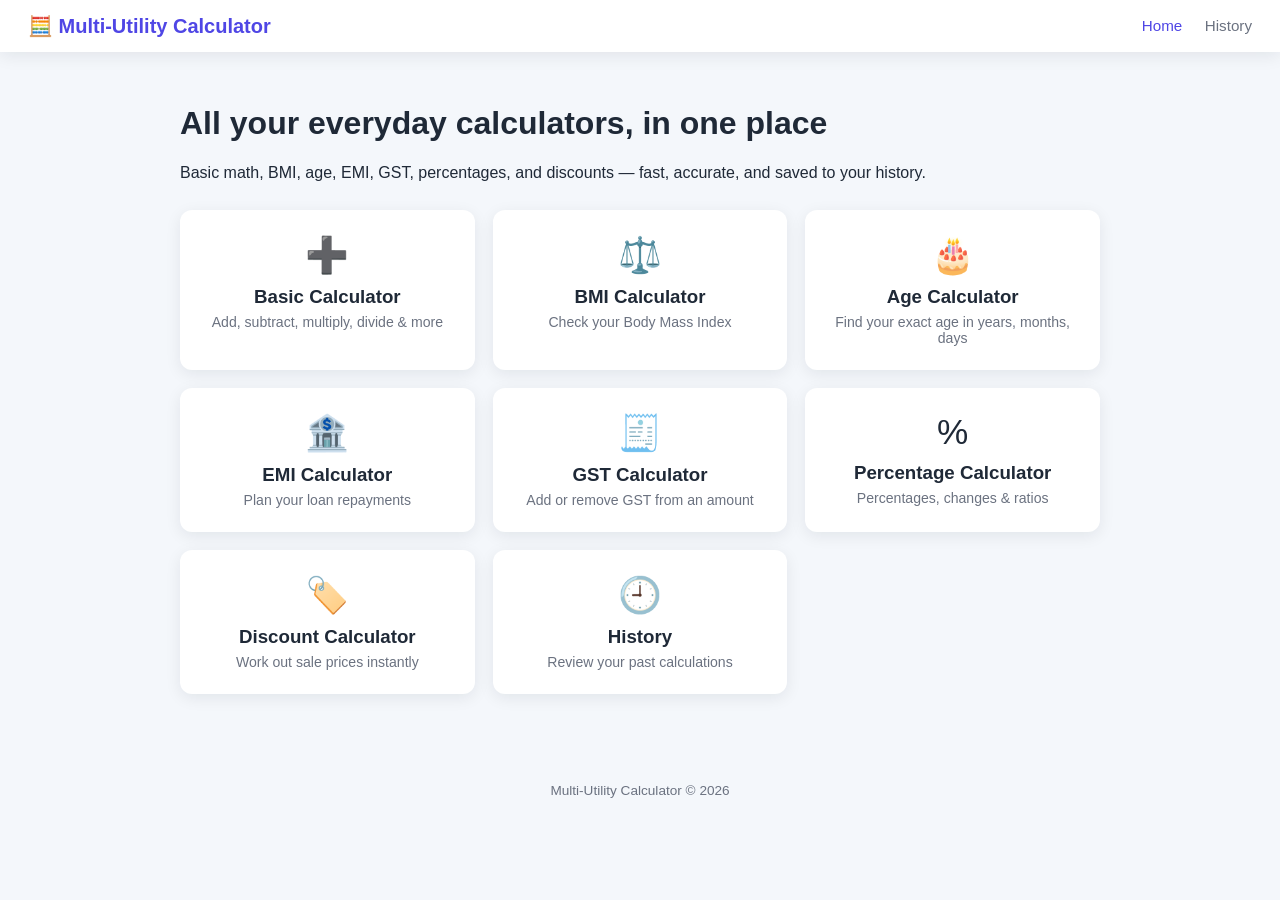
==== frontend/index.html @ 958bb6d9 "Initial commit" ====
<!DOCTYPE html>
<html lang="en">
<head>
    <meta charset="UTF-8">
    <meta name="viewport" content="width=device-width, initial-scale=1.0">
    <title>Multi-Utility Calculator</title>
    <link rel="stylesheet" href="css/style.css">
    <link rel="stylesheet" href="css/dashboard.css">
</head>
<body>
    <div class="navbar">
        <div class="brand">🧮 Multi-Utility Calculator</div>
        <nav>
            <a href="index.html" class="active">Home</a>
            <a href="pages/history.html">History</a>
        </nav>
    </div>

    <div class="container">
        <div class="hero">
            <h1>All your everyday calculators, in one place</h1>
            <p>Basic math, BMI, age, EMI, GST, percentages, and discounts — fast, accurate, and saved to your history.</p>
        </div>

        <div class="grid" style="margin-top: 28px;">
            <a class="tool-card" href="pages/basic.html">
                <div class="icon">➕</div>
                <h3>Basic Calculator</h3>
                <p>Add, subtract, multiply, divide & more</p>
            </a>
            <a class="tool-card" href="pages/bmi.html">
                <div class="icon">⚖️</div>
                <h3>BMI Calculator</h3>
                <p>Check your Body Mass Index</p>
            </a>
            <a class="tool-card" href="pages/age.html">
                <div class="icon">🎂</div>
                <h3>Age Calculator</h3>
                <p>Find your exact age in years, months, days</p>
            </a>
            <a class="tool-card" href="pages/emi.html">
                <div class="icon">🏦</div>
                <h3>EMI Calculator</h3>
                <p>Plan your loan repayments</p>
            </a>
            <a class="tool-card" href="pages/gst.html">
                <div class="icon">🧾</div>
                <h3>GST Calculator</h3>
                <p>Add or remove GST from an amount</p>
            </a>
            <a class="tool-card" href="pages/percentage.html">
                <div class="icon">%</div>
                <h3>Percentage Calculator</h3>
                <p>Percentages, changes & ratios</p>
            </a>
            <a class="tool-card" href="pages/discount.html">
                <div class="icon">🏷️</div>
                <h3>Discount Calculator</h3>
                <p>Work out sale prices instantly</p>
            </a>
            <a class="tool-card" href="pages/history.html">
                <div class="icon">🕘</div>
                <h3>History</h3>
                <p>Review your past calculations</p>
            </a>
        </div>
    </div>

    <footer>Multi-Utility Calculator &copy; 2026</footer>
</body>
</html>
---- frontend/css/style.css ----
:root {
    --primary: #4f46e5;
    --primary-dark: #4338ca;
    --secondary: #06b6d4;
    --bg: #f5f6fb;
    --surface: #ffffff;
    --text: #1f2937;
    --text-muted: #6b7280;
    --border: #e5e7eb;
    --success: #16a34a;
    --error: #dc2626;
    --radius: 12px;
    --shadow: 0 4px 16px rgba(17, 24, 39, 0.08);
}

* {
    box-sizing: border-box;
}

body {
    margin: 0;
    font-family: 'Segoe UI', Roboto, Helvetica, Arial, sans-serif;
    background: var(--bg);
    color: var(--text);
    min-height: 100vh;
}

a {
    color: inherit;
    text-decoration: none;
}

.navbar {
    display: flex;
    align-items: center;
    justify-content: space-between;
    background: var(--surface);
    padding: 14px 28px;
    box-shadow: var(--shadow);
    position: sticky;
    top: 0;
    z-index: 10;
}

.navbar .brand {
    display: flex;
    align-items: center;
    gap: 10px;
    font-weight: 700;
    font-size: 1.25rem;
    color: var(--primary);
}

.navbar .brand img {
    width: 32px;
    height: 32px;
}

.navbar nav a {
    margin-left: 18px;
    color: var(--text-muted);
    font-weight: 500;
    font-size: 0.95rem;
    transition: color 0.2s;
}

.navbar nav a:hover,
.navbar nav a.active {
    color: var(--primary);
}

.container {
    max-width: 960px;
    margin: 0 auto;
    padding: 32px 20px 64px;
}

.card {
    background: var(--surface);
    border-radius: var(--radius);
    box-shadow: var(--shadow);
    padding: 28px;
    margin-bottom: 24px;
}

.card h1, .card h2 {
    margin-top: 0;
}

.form-group {
    margin-bottom: 18px;
}

label {
    display: block;
    font-weight: 600;
    font-size: 0.9rem;
    margin-bottom: 6px;
    color: var(--text);
}

input, select {
    width: 100%;
    padding: 11px 14px;
    border: 1px solid var(--border);
    border-radius: 8px;
    font-size: 1rem;
    background: #fafafa;
    transition: border-color 0.2s, box-shadow 0.2s;
}

input:focus, select:focus {
    outline: none;
    border-color: var(--primary);
    box-shadow: 0 0 0 3px rgba(79, 70, 229, 0.15);
    background: #fff;
}

button, .btn {
    display: inline-block;
    background: var(--primary);
    color: #fff;
    border: none;
    padding: 12px 22px;
    border-radius: 8px;
    font-size: 1rem;
    font-weight: 600;
    cursor: pointer;
    transition: background 0.2s, transform 0.1s;
}

button:hover, .btn:hover {
    background: var(--primary-dark);
}

button:active {
    transform: scale(0.98);
}

button.secondary {
    background: transparent;
    color: var(--primary);
    border: 1.5px solid var(--primary);
}

button.secondary:hover {
    background: rgba(79, 70, 229, 0.08);
}

.btn-row {
    display: flex;
    gap: 12px;
    flex-wrap: wrap;
}

.result-box {
    margin-top: 20px;
    padding: 18px 20px;
    border-radius: var(--radius);
    background: #eef2ff;
    border: 1px solid #c7d2fe;
    display: none;
}

.result-box.show {
    display: block;
}

.result-box .result-row {
    display: flex;
    justify-content: space-between;
    padding: 6px 0;
    font-size: 1rem;
}

.result-box .result-row .label {
    color: var(--text-muted);
}

.result-box .result-row .value {
    font-weight: 700;
    color: var(--primary-dark);
}

.error-box {
    margin-top: 16px;
    padding: 12px 16px;
    border-radius: 8px;
    background: #fef2f2;
    border: 1px solid #fecaca;
    color: var(--error);
    display: none;
    font-size: 0.92rem;
}

.error-box.show {
    display: block;
}

.grid {
    display: grid;
    grid-template-columns: repeat(auto-fit, minmax(220px, 1fr));
    gap: 18px;
}

.tool-card {
    background: var(--surface);
    border-radius: var(--radius);
    box-shadow: var(--shadow);
    padding: 24px;
    text-align: center;
    transition: transform 0.15s, box-shadow 0.15s;
    cursor: pointer;
}

.tool-card:hover {
    transform: translateY(-4px);
    box-shadow: 0 10px 24px rgba(17, 24, 39, 0.12);
}

.tool-card .icon {
    font-size: 2.2rem;
    margin-bottom: 10px;
}

.tool-card h3 {
    margin: 0 0 6px;
}

.tool-card p {
    margin: 0;
    color: var(--text-muted);
    font-size: 0.88rem;
}

footer {
    text-align: center;
    padding: 24px;
    color: var(--text-muted);
    font-size: 0.85rem;
}

.radio-group {
    display: flex;
    gap: 14px;
    flex-wrap: wrap;
}

.radio-group label {
    display: flex;
    align-items: center;
    gap: 6px;
    font-weight: 500;
    cursor: pointer;
}

.radio-group input {
    width: auto;
}
---- frontend/css/dashboard.css ----
* {
    box-sizing: border-box;
}

body {
    margin: 0;
    font-family: Arial, sans-serif;
    background: #f4f7fb;
    color: #1f2937;
}

.dashboard {
    max-width: 1200px;
    margin: 0 auto;
    padding: 30px 20px;
}

/* Header */

.dashboard-header {
    display: flex;
    justify-content: space-between;
    align-items: center;
    margin-bottom: 35px;
}

.dashboard-header h1 {
    margin: 0;
    font-size: 32px;
}

.dashboard-header p {
    margin-top: 8px;
    color: #6b7280;
}

.home-btn {
    text-decoration: none;
    padding: 12px 18px;
    border-radius: 8px;
    background: #111827;
    color: white;
}

/* Statistics */

.stats-grid {
    display: grid;
    grid-template-columns: repeat(4, 1fr);
    gap: 18px;
    margin-bottom: 35px;
}

.stat-card {
    background: white;
    border-radius: 14px;
    padding: 22px;
    display: flex;
    align-items: center;
    gap: 15px;
    box-shadow: 0 4px 15px rgba(0, 0, 0, 0.06);
}

.stat-icon {
    font-size: 32px;
}

.stat-card h3 {
    margin: 0 0 7px;
    font-size: 14px;
    color: #6b7280;
}

.stat-card p {
    margin: 0;
    font-size: 28px;
    font-weight: bold;
}

/* Sections */

.dashboard-section {
    background: white;
    padding: 25px;
    border-radius: 14px;
    margin-bottom: 25px;
    box-shadow: 0 4px 15px rgba(0, 0, 0, 0.05);
}

.section-header {
    display: flex;
    justify-content: space-between;
    align-items: center;
    margin-bottom: 20px;
}

.section-header h2 {
    margin: 0;
}

.section-header a {
    text-decoration: none;
    color: #2563eb;
}

/* Calculator Cards */

.calculator-grid {
    display: grid;
    grid-template-columns: repeat(4, 1fr);
    gap: 15px;
}

.calculator-card {
    text-decoration: none;
    color: inherit;
    border: 1px solid #e5e7eb;
    border-radius: 12px;
    padding: 20px;
    transition: 0.2s;
}

.calculator-card:hover {
    transform: translateY(-4px);
    box-shadow: 0 8px 20px rgba(0, 0, 0, 0.08);
}

.calculator-card span {
    font-size: 30px;
}

.calculator-card h3 {
    margin: 12px 0 5px;
}

.calculator-card p {
    margin: 0;
    color: #6b7280;
    font-size: 14px;
}

/* Recent calculations */

.recent-list {
    display: flex;
    flex-direction: column;
    gap: 10px;
}

.recent-item {
    display: grid;
    grid-template-columns: 1.2fr 2fr 1fr;
    gap: 15px;
    align-items: center;
    padding: 15px;
    border: 1px solid #e5e7eb;
    border-radius: 10px;
}

.recent-info {
    display: flex;
    flex-direction: column;
    gap: 5px;
}

.recent-type {
    font-weight: bold;
}

.recent-input,
.recent-result,
.recent-date {
    font-size: 13px;
    color: #6b7280;
    word-break: break-word;
}

.recent-result {
    color: #111827;
}

.recent-date {
    text-align: right;
}

.empty-dashboard {
    text-align: center;
    padding: 30px;
    color: #6b7280;
}

.loading {
    text-align: center;
    color: #6b7280;
}

.error-message {
    color: #dc2626;
}

/* Footer */

footer {
    text-align: center;
    padding: 25px;
    color: #6b7280;
}

/* Responsive */

@media (max-width: 900px) {

    .stats-grid {
        grid-template-columns: repeat(2, 1fr);
    }

    .calculator-grid {
        grid-template-columns: repeat(2, 1fr);
    }
}

@media (max-width: 600px) {

    .dashboard {
        padding: 20px 12px;
    }

    .dashboard-header {
        flex-direction: column;
        align-items: flex-start;
        gap: 15px;
    }

    .stats-grid {
        grid-template-columns: 1fr;
    }

    .calculator-grid {
        grid-template-columns: 1fr;
    }

    .recent-item {
        grid-template-columns: 1fr;
    }

    .recent-date {
        text-align: left;
    }
}
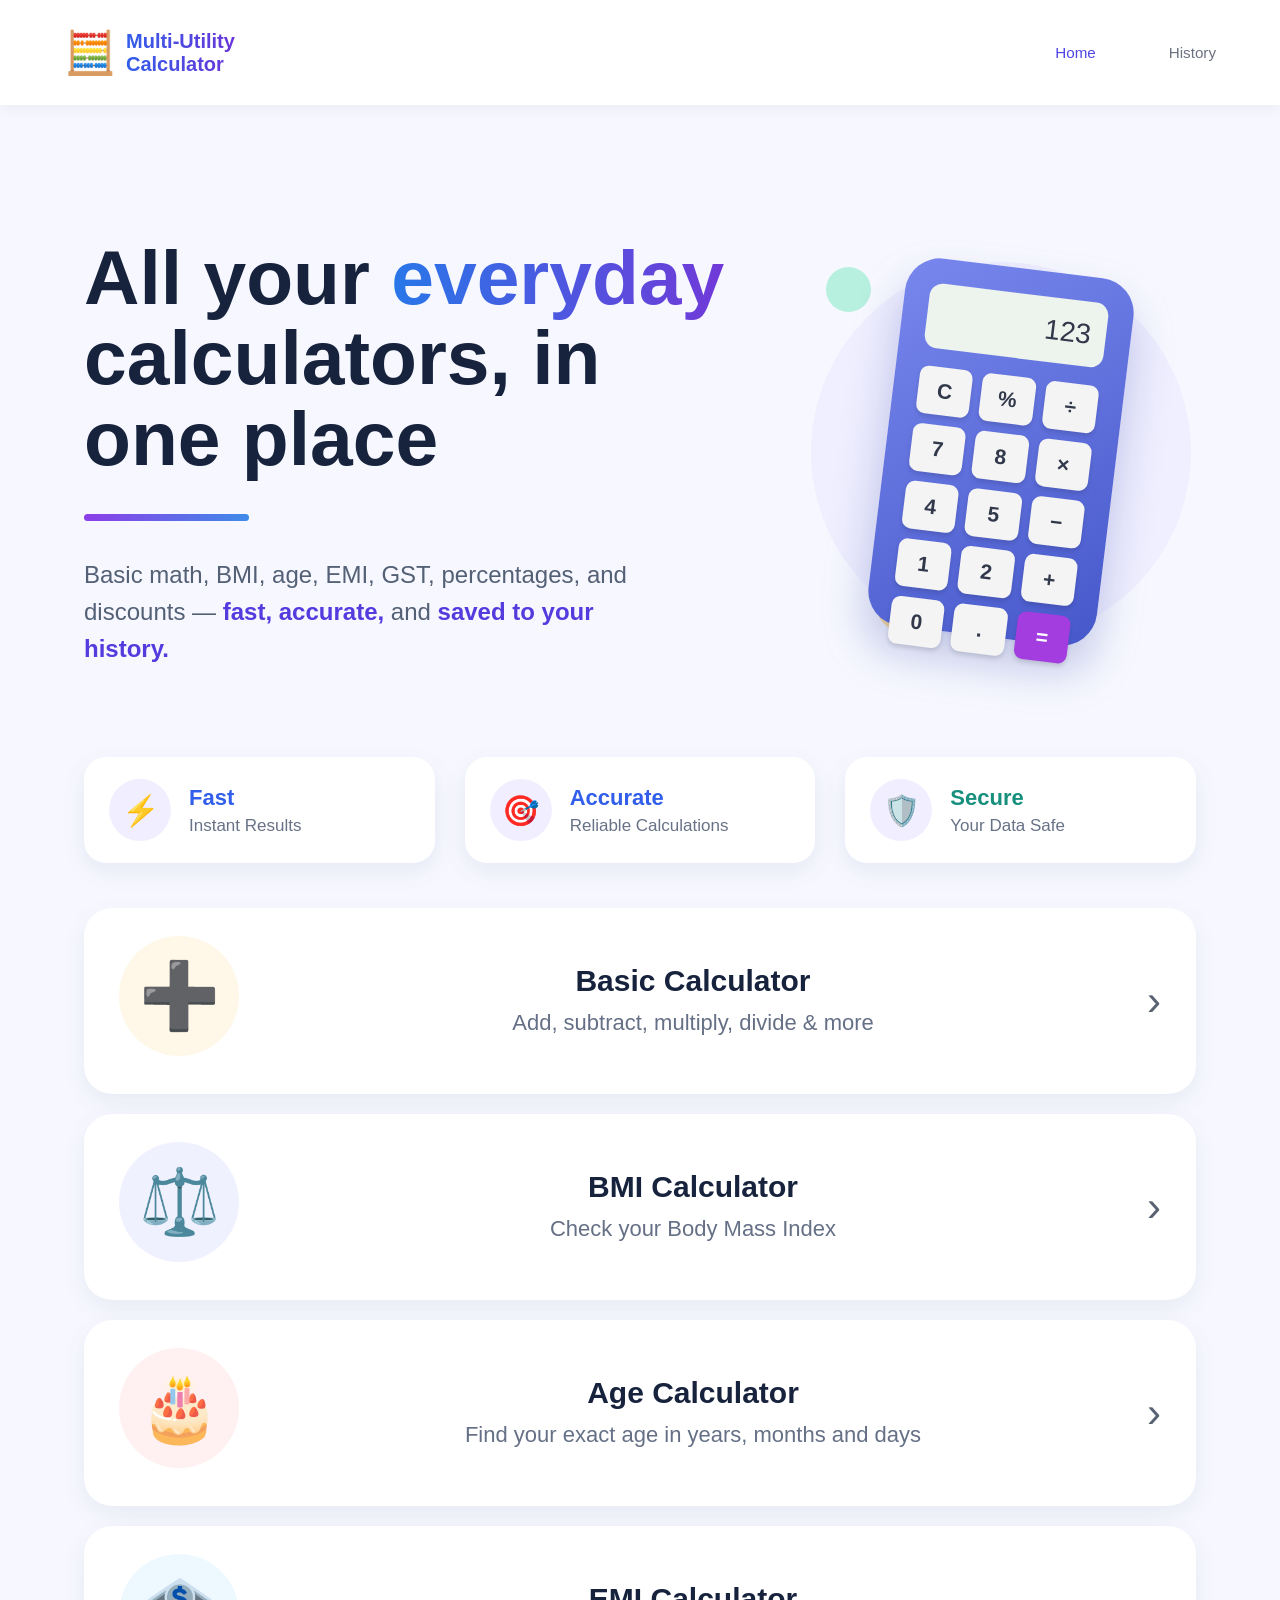
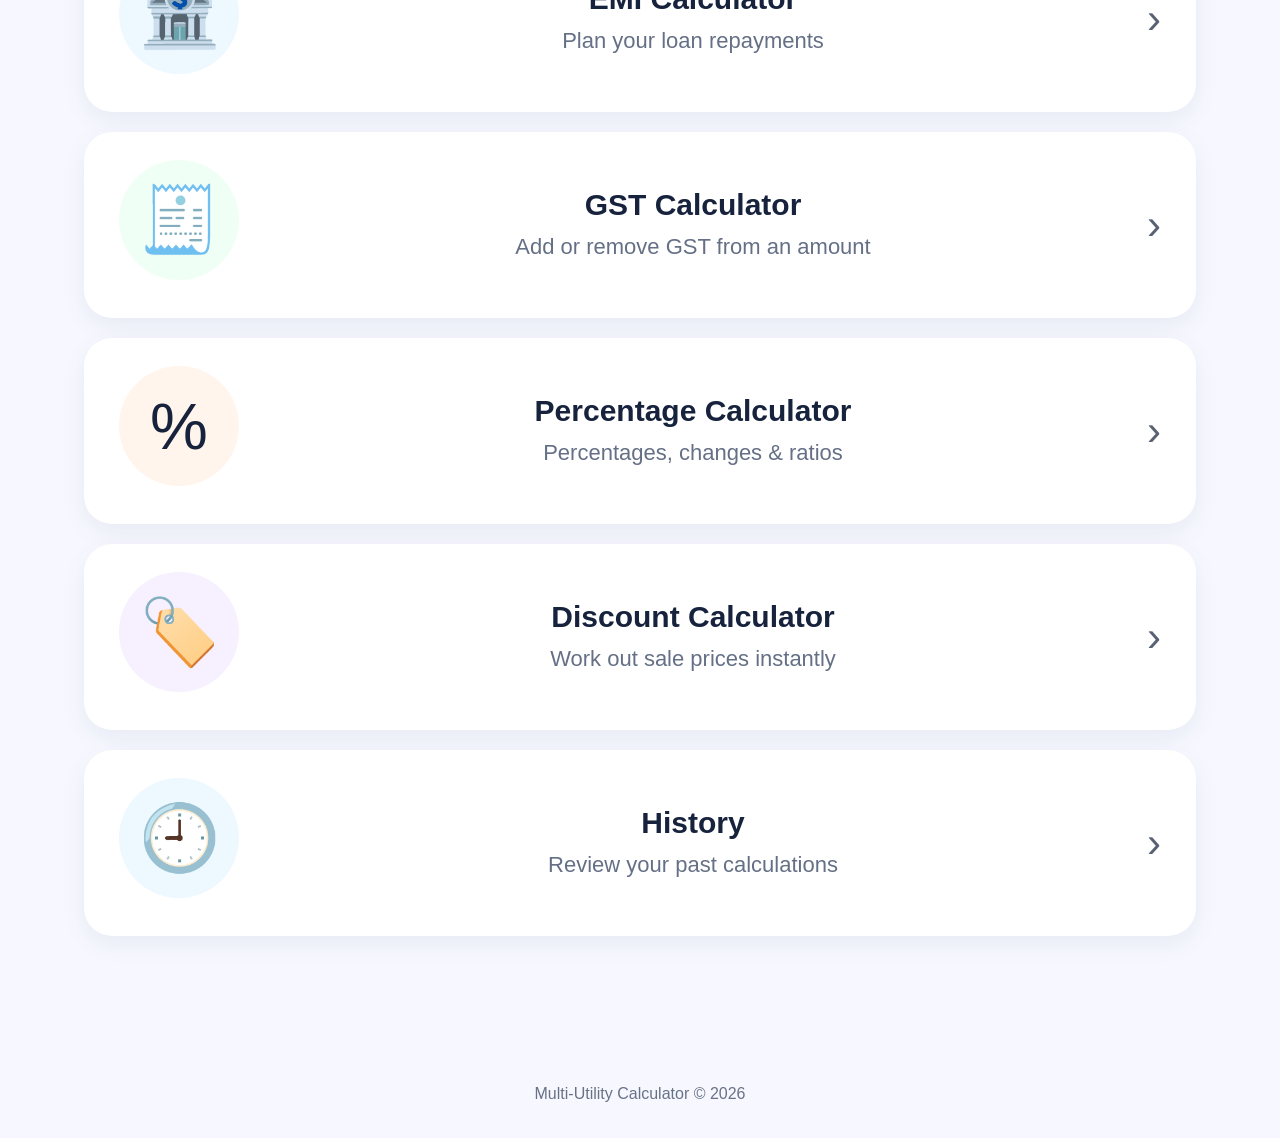
==== commit 3c477f52: "Update calculator dashboard UI" ====
--- a/frontend/index.html
+++ b/frontend/index.html
@@ -1,71 +1,804 @@
+
 <!DOCTYPE html>
 <html lang="en">
 <head>
     <meta charset="UTF-8">
     <meta name="viewport" content="width=device-width, initial-scale=1.0">
+
     <title>Multi-Utility Calculator</title>
+
     <link rel="stylesheet" href="css/style.css">
     <link rel="stylesheet" href="css/dashboard.css">
+
+    <style>
+        * {
+            box-sizing: border-box;
+            margin: 0;
+            padding: 0;
+        }
+
+        body {
+            font-family: Arial, Helvetica, sans-serif;
+            background: #f7f8ff;
+            color: #17233d;
+        }
+
+        /* ================= NAVBAR ================= */
+
+        .navbar {
+            height: 105px;
+            background: #ffffff;
+            display: flex;
+            align-items: center;
+            justify-content: space-between;
+            padding: 0 5%;
+            box-shadow: 0 3px 15px rgba(0, 0, 0, 0.06);
+        }
+
+        .brand {
+            display: flex;
+            align-items: center;
+            gap: 15px;
+            font-size: 32px;
+            font-weight: 800;
+            color: #253a70;
+        }
+
+        .brand-icon {
+            font-size: 42px;
+        }
+
+        .brand-text {
+            background: linear-gradient(90deg, #315eea, #6b35d8);
+            -webkit-background-clip: text;
+            -webkit-text-fill-color: transparent;
+        }
+
+        nav {
+            display: flex;
+            align-items: center;
+            gap: 55px;
+        }
+
+        nav a {
+            text-decoration: none;
+            color: #586174;
+            font-size: 25px;
+            font-weight: 600;
+        }
+
+        nav a.active {
+            color: #315eea;
+        }
+
+        .menu-icon {
+            display: none;
+            font-size: 38px;
+        }
+
+        /* ================= CONTAINER ================= */
+
+        .container {
+            width: 90%;
+            max-width: 1200px;
+            margin: auto;
+        }
+
+        /* ================= HERO ================= */
+
+        .hero {
+            min-height: 610px;
+            display: flex;
+            align-items: center;
+            justify-content: space-between;
+            gap: 50px;
+            padding: 65px 0 45px;
+        }
+
+        .hero-content {
+            flex: 1;
+        }
+
+        .hero h1 {
+            font-size: clamp(48px, 6vw, 78px);
+            line-height: 1.05;
+            font-weight: 800;
+            color: #17233d;
+            max-width: 650px;
+        }
+
+        .hero h1 span {
+            background: linear-gradient(90deg, #2877e8, #7139d8);
+            -webkit-background-clip: text;
+            -webkit-text-fill-color: transparent;
+        }
+
+        .hero-line {
+            width: 165px;
+            height: 7px;
+            margin: 35px 0;
+            border-radius: 10px;
+            background: linear-gradient(90deg, #8d3ee8, #3e8be9);
+        }
+
+        .hero p {
+            font-size: 24px;
+            line-height: 1.55;
+            color: #536075;
+            max-width: 600px;
+        }
+
+        .hero p strong {
+            color: #543bdd;
+        }
+
+        /* ================= CALCULATOR IMAGE ================= */
+
+        .calculator-visual {
+            flex: 0 0 390px;
+            height: 450px;
+            display: flex;
+            align-items: center;
+            justify-content: center;
+            position: relative;
+        }
+
+        .calculator-circle {
+            position: absolute;
+            width: 380px;
+            height: 380px;
+            border-radius: 50%;
+            background: #f0efff;
+        }
+
+        .calculator {
+            position: relative;
+            z-index: 2;
+            width: 230px;
+            height: 370px;
+            background: linear-gradient(145deg, #7887ed, #4658ca);
+            border-radius: 35px;
+            padding: 25px;
+            transform: rotate(7deg);
+            box-shadow: 0 25px 45px rgba(48, 63, 160, 0.28);
+        }
+
+        .calculator-screen {
+            height: 65px;
+            background: #edf3ed;
+            border-radius: 13px;
+            display: flex;
+            justify-content: flex-end;
+            align-items: center;
+            padding: 15px;
+            font-size: 28px;
+            color: #30384a;
+            margin-bottom: 18px;
+        }
+
+        .calculator-buttons {
+            display: grid;
+            grid-template-columns: repeat(3, 1fr);
+            gap: 10px;
+        }
+
+        .calculator-buttons span {
+            height: 48px;
+            border-radius: 9px;
+            background: #f4f4f5;
+            display: flex;
+            align-items: center;
+            justify-content: center;
+            font-size: 21px;
+            font-weight: 600;
+            color: #30384a;
+            box-shadow: 0 3px 4px rgba(0, 0, 0, 0.12);
+        }
+
+        .calculator-buttons span.equal {
+            background: #a33de0;
+            color: white;
+        }
+
+        .dot {
+            position: absolute;
+            border-radius: 50%;
+        }
+
+        .dot.green {
+            width: 45px;
+            height: 45px;
+            background: #b8f0df;
+            top: 40px;
+            left: 20px;
+        }
+
+        .dot.yellow {
+            width: 55px;
+            height: 55px;
+            background: #ffe09b;
+            bottom: 45px;
+            left: 70px;
+        }
+
+        /* ================= FEATURES ================= */
+
+        .features {
+            display: grid;
+            grid-template-columns: repeat(3, 1fr);
+            gap: 30px;
+            margin: 10px 0 45px;
+        }
+
+        .feature {
+            background: white;
+            border-radius: 22px;
+            padding: 22px 25px;
+            display: flex;
+            align-items: center;
+            gap: 18px;
+            box-shadow: 0 8px 25px rgba(30, 50, 100, 0.08);
+        }
+
+        .feature-icon {
+            width: 62px;
+            height: 62px;
+            border-radius: 50%;
+            display: flex;
+            align-items: center;
+            justify-content: center;
+            font-size: 30px;
+            background: #f1efff;
+        }
+
+        .feature h3 {
+            font-size: 22px;
+            color: #315eea;
+            margin-bottom: 5px;
+        }
+
+        .feature p {
+            font-size: 17px;
+            color: #687286;
+        }
+
+        .feature.secure h3 {
+            color: #168f7d;
+        }
+
+        /* ================= CALCULATOR GRID ================= */
+
+        .grid {
+            display: grid;
+            grid-template-columns: 1fr;
+            gap: 20px;
+            margin-bottom: 50px;
+        }
+
+        .tool-card {
+            background: #ffffff;
+            min-height: 170px;
+            border-radius: 28px;
+            padding: 28px 35px;
+            display: flex;
+            align-items: center;
+            gap: 35px;
+            text-decoration: none;
+            box-shadow: 0 8px 25px rgba(30, 50, 100, 0.07);
+            transition: 0.25s ease;
+        }
+
+        .tool-card:hover {
+            transform: translateY(-4px);
+            box-shadow: 0 14px 35px rgba(30, 50, 100, 0.12);
+        }
+
+        .tool-card .icon {
+            width: 120px;
+            height: 120px;
+            min-width: 120px;
+            border-radius: 50%;
+            background: #fff8e8;
+            display: flex;
+            align-items: center;
+            justify-content: center;
+            font-size: 65px;
+        }
+
+        .tool-card:nth-child(2) .icon {
+            background: #f0f1ff;
+        }
+
+        .tool-card:nth-child(3) .icon {
+            background: #fff0f2;
+        }
+
+        .tool-card:nth-child(4) .icon {
+            background: #eef9ff;
+        }
+
+        .tool-card:nth-child(5) .icon {
+            background: #f0fff5;
+        }
+
+        .tool-card:nth-child(6) .icon {
+            background: #fff5ec;
+        }
+
+        .tool-card:nth-child(7) .icon {
+            background: #f7f0ff;
+        }
+
+        .tool-card:nth-child(8) .icon {
+            background: #edf8ff;
+        }
+
+        .tool-info {
+            flex: 1;
+        }
+
+        .tool-card h3 {
+            color: #17233d;
+            font-size: 30px;
+            margin-bottom: 10px;
+        }
+
+        .tool-card p {
+            color: #657086;
+            font-size: 22px;
+            line-height: 1.4;
+        }
+
+        .arrow {
+            font-size: 42px;
+            color: #596273;
+        }
+
+        /* ================= FOOTER ================= */
+
+        footer {
+            text-align: center;
+            padding: 35px 20px;
+            color: #687286;
+            font-size: 16px;
+        }
+
+        /* ================= MOBILE ================= */
+
+        @media (max-width: 768px) {
+
+            .navbar {
+                height: 92px;
+                padding: 0 25px;
+            }
+
+            .brand {
+                font-size: 24px;
+                line-height: 1.1;
+                max-width: 250px;
+            }
+
+            .brand-icon {
+                font-size: 32px;
+            }
+
+            nav {
+                gap: 22px;
+            }
+
+            nav a {
+                font-size: 18px;
+            }
+
+            .menu-icon {
+                display: block;
+            }
+
+            .container {
+                width: 88%;
+            }
+
+            .hero {
+                min-height: auto;
+                display: block;
+                padding: 55px 0 30px;
+            }
+
+            .hero h1 {
+                font-size: 50px;
+            }
+
+            .hero p {
+                font-size: 20px;
+            }
+
+            .calculator-visual {
+                margin: 35px auto 10px;
+                transform: scale(0.8);
+            }
+
+            .features {
+                grid-template-columns: 1fr;
+                gap: 15px;
+            }
+
+            .feature {
+                padding: 18px;
+            }
+
+            .tool-card {
+                min-height: 145px;
+                padding: 22px;
+                gap: 20px;
+            }
+
+            .tool-card .icon {
+                width: 85px;
+                height: 85px;
+                min-width: 85px;
+                font-size: 45px;
+            }
+
+            .tool-card h3 {
+                font-size: 23px;
+            }
+
+            .tool-card p {
+                font-size: 17px;
+            }
+
+            .arrow {
+                display: none;
+            }
+        }
+
+        @media (max-width: 480px) {
+
+            .navbar {
+                padding: 0 18px;
+            }
+
+            .brand {
+                font-size: 21px;
+            }
+
+            nav a {
+                font-size: 16px;
+            }
+
+            .hero h1 {
+                font-size: 43px;
+            }
+
+            .hero p {
+                font-size: 18px;
+            }
+
+            .calculator-visual {
+                transform: scale(0.65);
+                margin-left: -30px;
+                margin-right: -30px;
+            }
+
+            .tool-card {
+                padding: 18px;
+            }
+
+            .tool-card .icon {
+                width: 72px;
+                height: 72px;
+                min-width: 72px;
+                font-size: 38px;
+            }
+
+            .tool-card h3 {
+                font-size: 20px;
+            }
+
+            .tool-card p {
+                font-size: 15px;
+            }
+        }
+    </style>
 </head>
+
 <body>
+
+    <!-- ================= NAVBAR ================= -->
+
     <div class="navbar">
-        <div class="brand">🧮 Multi-Utility Calculator</div>
+
+        <div class="brand">
+            <span class="brand-icon">🧮</span>
+            <span class="brand-text">Multi-Utility<br>Calculator</span>
+        </div>
+
         <nav>
             <a href="index.html" class="active">Home</a>
             <a href="pages/history.html">History</a>
+            <span class="menu-icon">☰</span>
         </nav>
+
     </div>
 
-    <div class="container">
-        <div class="hero">
-            <h1>All your everyday calculators, in one place</h1>
-            <p>Basic math, BMI, age, EMI, GST, percentages, and discounts — fast, accurate, and saved to your history.</p>
-        </div>
-
-        <div class="grid" style="margin-top: 28px;">
+
+    <main class="container">
+
+        <!-- ================= HERO ================= -->
+
+        <section class="hero">
+
+            <div class="hero-content">
+
+                <h1>
+                    All your
+                    <span>everyday</span>
+                    calculators,
+                    in one place
+                </h1>
+
+                <div class="hero-line"></div>
+
+                <p>
+                    Basic math, BMI, age, EMI, GST,
+                    percentages, and discounts —
+                    <strong>fast, accurate,</strong> and
+                    <strong>saved to your history.</strong>
+                </p>
+
+            </div>
+
+
+            <!-- Calculator visual -->
+
+            <div class="calculator-visual">
+
+                <div class="calculator-circle"></div>
+
+                <div class="dot green"></div>
+                <div class="dot yellow"></div>
+
+                <div class="calculator">
+
+                    <div class="calculator-screen">
+                        123
+                    </div>
+
+                    <div class="calculator-buttons">
+                        <span>C</span>
+                        <span>%</span>
+                        <span>÷</span>
+
+                        <span>7</span>
+                        <span>8</span>
+                        <span>×</span>
+
+                        <span>4</span>
+                        <span>5</span>
+                        <span>−</span>
+
+                        <span>1</span>
+                        <span>2</span>
+                        <span>+</span>
+
+                        <span>0</span>
+                        <span>.</span>
+                        <span class="equal">=</span>
+                    </div>
+
+                </div>
+
+            </div>
+
+        </section>
+
+
+        <!-- ================= FEATURES ================= -->
+
+        <section class="features">
+
+            <div class="feature">
+
+                <div class="feature-icon">
+                    ⚡
+                </div>
+
+                <div>
+                    <h3>Fast</h3>
+                    <p>Instant Results</p>
+                </div>
+
+            </div>
+
+
+            <div class="feature">
+
+                <div class="feature-icon">
+                    🎯
+                </div>
+
+                <div>
+                    <h3>Accurate</h3>
+                    <p>Reliable Calculations</p>
+                </div>
+
+            </div>
+
+
+            <div class="feature secure">
+
+                <div class="feature-icon">
+                    🛡️
+                </div>
+
+                <div>
+                    <h3>Secure</h3>
+                    <p>Your Data Safe</p>
+                </div>
+
+            </div>
+
+        </section>
+
+
+        <!-- ================= CALCULATORS ================= -->
+
+        <section class="grid">
+
             <a class="tool-card" href="pages/basic.html">
-                <div class="icon">➕</div>
-                <h3>Basic Calculator</h3>
-                <p>Add, subtract, multiply, divide & more</p>
+
+                <div class="icon">
+                    ➕
+                </div>
+
+                <div class="tool-info">
+                    <h3>Basic Calculator</h3>
+                    <p>Add, subtract, multiply, divide & more</p>
+                </div>
+
+                <div class="arrow">
+                    ›
+                </div>
+
             </a>
+
+
             <a class="tool-card" href="pages/bmi.html">
-                <div class="icon">⚖️</div>
-                <h3>BMI Calculator</h3>
-                <p>Check your Body Mass Index</p>
+
+                <div class="icon">
+                    ⚖️
+                </div>
+
+                <div class="tool-info">
+                    <h3>BMI Calculator</h3>
+                    <p>Check your Body Mass Index</p>
+                </div>
+
+                <div class="arrow">
+                    ›
+                </div>
+
             </a>
+
+
             <a class="tool-card" href="pages/age.html">
-                <div class="icon">🎂</div>
-                <h3>Age Calculator</h3>
-                <p>Find your exact age in years, months, days</p>
+
+                <div class="icon">
+                    🎂
+                </div>
+
+                <div class="tool-info">
+                    <h3>Age Calculator</h3>
+                    <p>Find your exact age in years, months and days</p>
+                </div>
+
+                <div class="arrow">
+                    ›
+                </div>
+
             </a>
+
+
             <a class="tool-card" href="pages/emi.html">
-                <div class="icon">🏦</div>
-                <h3>EMI Calculator</h3>
-                <p>Plan your loan repayments</p>
+
+                <div class="icon">
+                    🏦
+                </div>
+
+                <div class="tool-info">
+                    <h3>EMI Calculator</h3>
+                    <p>Plan your loan repayments</p>
+                </div>
+
+                <div class="arrow">
+                    ›
+                </div>
+
             </a>
+
+
             <a class="tool-card" href="pages/gst.html">
-                <div class="icon">🧾</div>
-                <h3>GST Calculator</h3>
-                <p>Add or remove GST from an amount</p>
+
+                <div class="icon">
+                    🧾
+                </div>
+
+                <div class="tool-info">
+                    <h3>GST Calculator</h3>
+                    <p>Add or remove GST from an amount</p>
+                </div>
+
+                <div class="arrow">
+                    ›
+                </div>
+
             </a>
+
+
             <a class="tool-card" href="pages/percentage.html">
-                <div class="icon">%</div>
-                <h3>Percentage Calculator</h3>
-                <p>Percentages, changes & ratios</p>
+
+                <div class="icon">
+                    %
+                </div>
+
+                <div class="tool-info">
+                    <h3>Percentage Calculator</h3>
+                    <p>Percentages, changes & ratios</p>
+                </div>
+
+                <div class="arrow">
+                    ›
+                </div>
+
             </a>
+
+
             <a class="tool-card" href="pages/discount.html">
-                <div class="icon">🏷️</div>
-                <h3>Discount Calculator</h3>
-                <p>Work out sale prices instantly</p>
+
+                <div class="icon">
+                    🏷️
+                </div>
+
+                <div class="tool-info">
+                    <h3>Discount Calculator</h3>
+                    <p>Work out sale prices instantly</p>
+                </div>
+
+                <div class="arrow">
+                    ›
+                </div>
+
             </a>
+
+
             <a class="tool-card" href="pages/history.html">
-                <div class="icon">🕘</div>
-                <h3>History</h3>
-                <p>Review your past calculations</p>
+
+                <div class="icon">
+                    🕘
+                </div>
+
+                <div class="tool-info">
+                    <h3>History</h3>
+                    <p>Review your past calculations</p>
+                </div>
+
+                <div class="arrow">
+                    ›
+                </div>
+
             </a>
-        </div>
-    </div>
-
-    <footer>Multi-Utility Calculator &copy; 2026</footer>
+
+        </section>
+
+    </main>
+
+
+    <!-- ================= FOOTER ================= -->
+
+    <footer>
+        Multi-Utility Calculator &copy; 2026
+    </footer>
+
 </body>
 </html>
+
